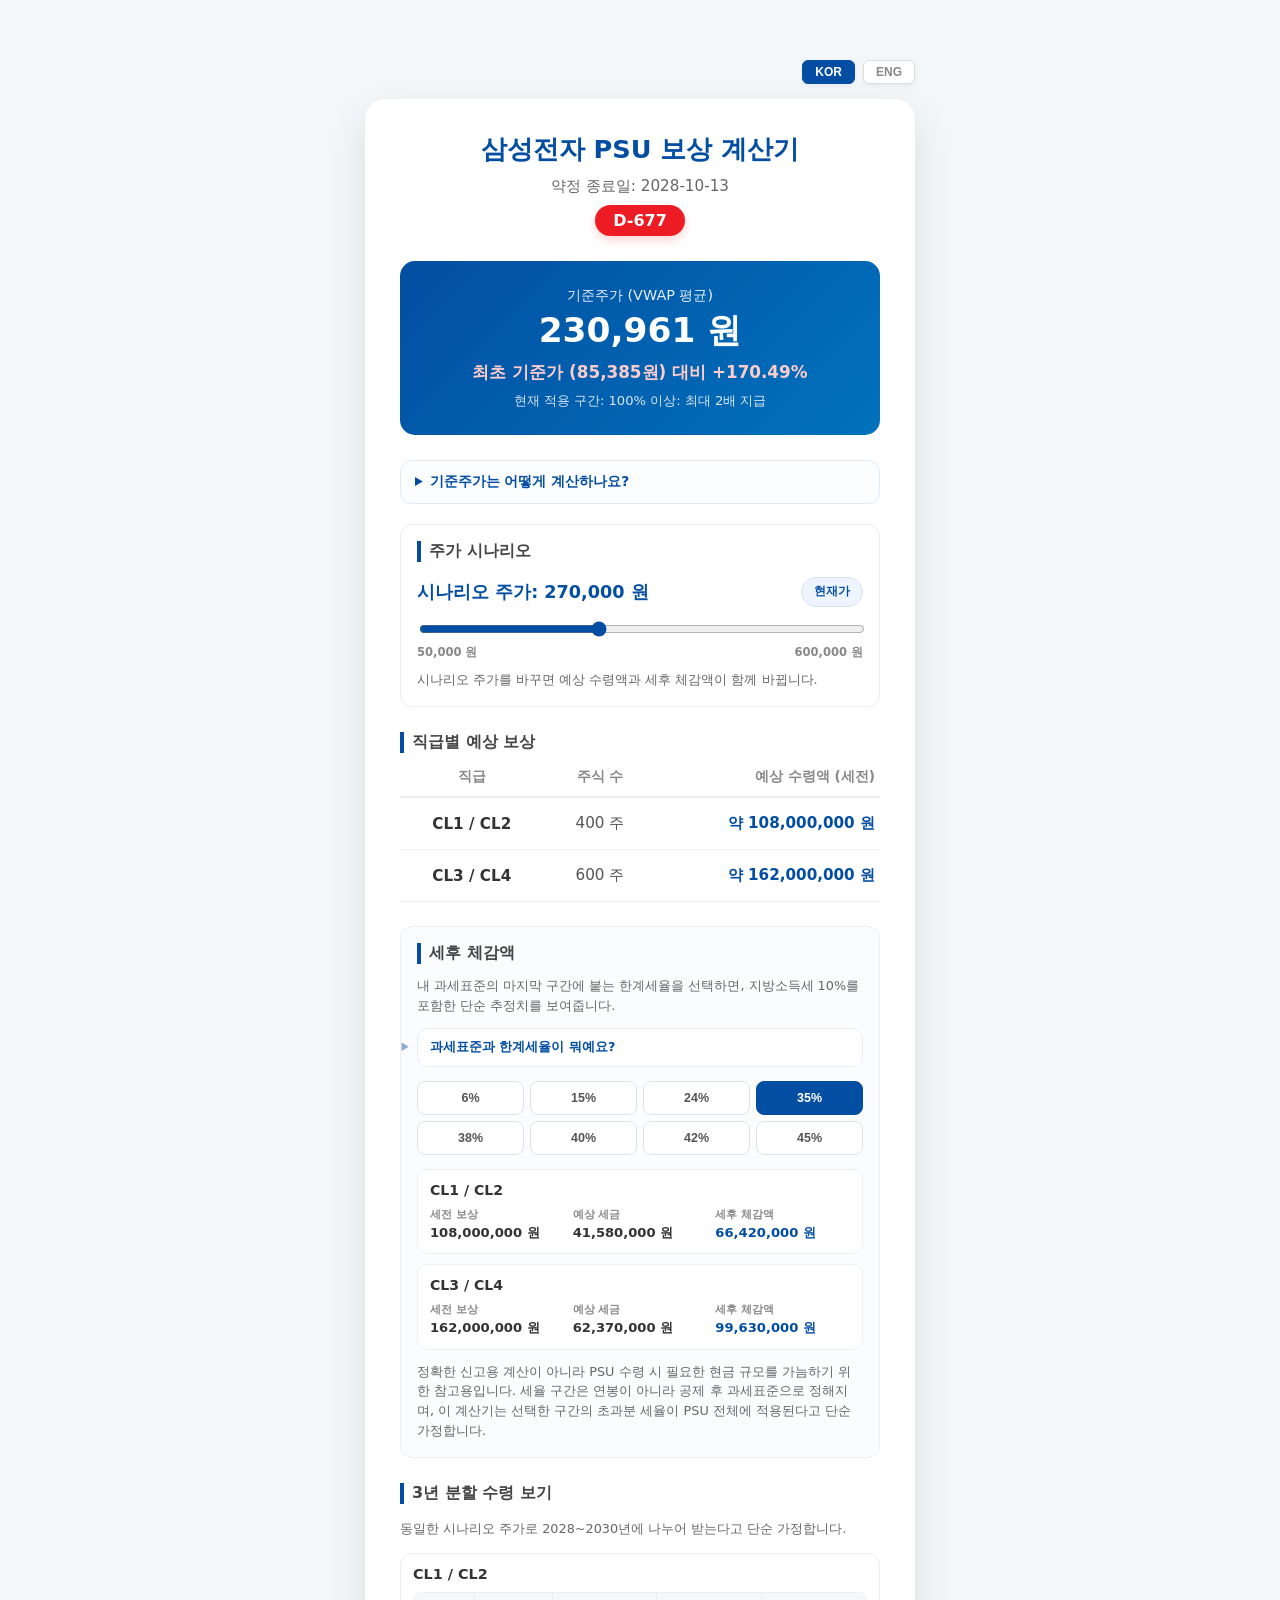
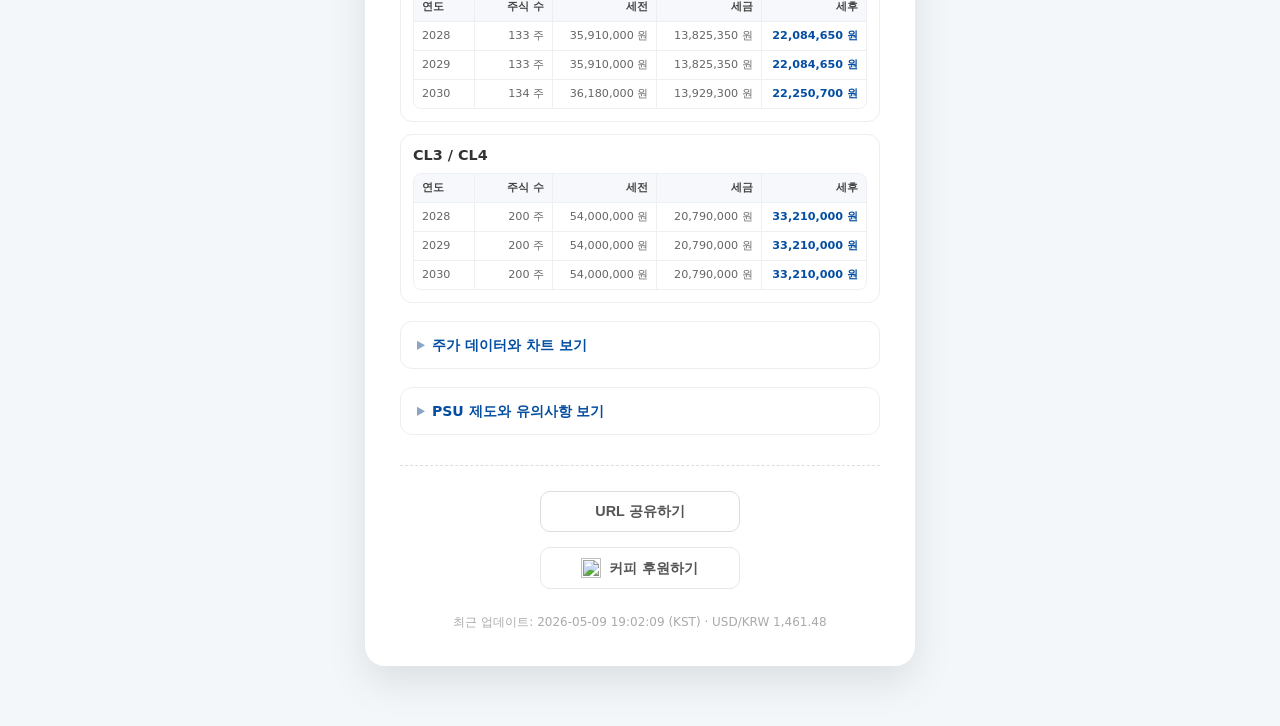
==== index.html @ 4a8109ac "Streamline calculator flow" ====
<!DOCTYPE html>
<html lang="ko">
<head>
    <meta charset="UTF-8">
    <meta name="viewport" content="width=device-width, initial-scale=1.0">
    <title>삼성전자 PSU 보상 계산기 | Samsung PSU Calculator</title>

    <meta name="description" content="삼성전자 PSU 기준주가, 주가 상승률, 직급별 예상 보상 주식 수와 세전 수령액을 매일 오후 6시 KST 업데이트 데이터로 확인하세요.">
    <meta name="keywords" content="삼성전자, PSU, 기준주가, 보상계산기, Samsung PSU Calculator, Samsung Electronics Stock Reward, VWAP Calculator, CL1, CL2, CL3, CL4, 삼성전자 주식">

    <link rel="canonical" href="https://tj-sketch77.github.io/samsung-psu-calculator/">
    <link rel="alternate" hreflang="ko" href="https://tj-sketch77.github.io/samsung-psu-calculator/">
    <link rel="alternate" hreflang="en" href="https://tj-sketch77.github.io/samsung-psu-calculator/en/">
    <link rel="alternate" hreflang="x-default" href="https://tj-sketch77.github.io/samsung-psu-calculator/">
    <link rel="icon" href="./favicon.svg" type="image/svg+xml">

    <meta property="og:title" content="삼성전자 PSU 보상 계산기 | Samsung PSU Calculator">
    <meta property="og:description" content="삼성전자 PSU 기준주가 및 직급별 보상 수량을 확인하세요. Check your estimated Samsung PSU rewards.">
    <meta property="og:image" content="https://tj-sketch77.github.io/samsung-psu-calculator/og-image.png?v=1.2">
    <meta property="og:url" content="https://tj-sketch77.github.io/samsung-psu-calculator/">
    <meta property="og:type" content="website">
    <meta property="og:locale" content="ko_KR">
    <meta name="twitter:card" content="summary_large_image">

    <script type="application/ld+json">
    {
      "@context": "https://schema.org",
      "@type": "WebApplication",
      "name": "삼성전자 PSU 보상 계산기",
      "alternateName": ["Samsung PSU Calculator", "Samsung Electronics PSU Reward Calculator"],
      "description": "삼성전자 PSU 기준주가, 주가 상승률, 직급별 예상 보상 주식 수와 세전 수령액을 매일 오후 6시 KST 업데이트 데이터로 확인하세요.",
      "url": "https://tj-sketch77.github.io/samsung-psu-calculator/",
      "applicationCategory": "BusinessApplication",
      "operatingSystem": "Web",
      "author": {
        "@type": "Person",
        "name": "tj-sketch77"
      }
    }
    </script>

    <link rel="stylesheet" href="./styles.css">
    <script src="https://www.gstatic.com/charts/loader.js"></script>
    <script src="./app.js" defer></script>
</head>
<body class="lang-ko">
    <main class="container">
        <div class="lang-switch" aria-label="Language switch">
            <button class="btn-lang active" id="langKor" type="button">KOR</button>
            <button class="btn-lang" id="langEng" type="button">ENG</button>
        </div>

        <section class="card" aria-live="polite">
            <h1 id="title">삼성전자 PSU 보상 계산기</h1>
            <div class="target-date" id="targetDateLabel">약정 종료일: 2028년 10월 13일</div>
            <div class="d-day-badge" id="dDay">D----</div>

            <div class="loading" id="loading">최신 주가 데이터를 불러오는 중입니다.</div>

            <div id="content" hidden>
                <section class="main-price-box">
                    <div class="price-label" id="basePriceLabel">기준주가 (VWAP 평균)</div>
                    <div class="base-price-value" id="basePrice">최신 데이터 확인 중</div>
                    <div class="increase-rate" id="increaseRate">최초 기준가 (85,385원) 대비 상승률을 계산합니다.</div>
                    <div class="active-tier" id="activeTier">현재 적용 구간을 확인 중입니다.</div>
                </section>

                <details class="formula-explainer">
                    <summary id="formulaSummary">기준주가는 어떻게 계산하나요?</summary>
                    <div class="formula-body">
                        <div class="formula-line" id="formulaLine">기준주가 = (1주 VWAP + 1개월 VWAP + 2개월 VWAP) ÷ 3</div>
                        <div class="formula-grid" id="formulaGrid"></div>
                    </div>
                </details>

                <section class="scenario-section">
                    <h2 class="section-title" id="scenarioSectionTitle">주가 시나리오</h2>
                    <div class="scenario-control-row">
                        <div class="scenario-value" id="scenarioPriceValue">현재가 기준</div>
                        <button class="scenario-reset" id="scenarioReset" type="button">현재가</button>
                    </div>
                    <input class="scenario-slider" id="scenarioSlider" type="range" min="50000" max="600000" step="5000" value="0">
                    <div class="scenario-range">
                        <span id="scenarioMinLabel">50,000원</span>
                        <span id="scenarioMaxLabel">600,000원</span>
                    </div>
                    <p class="scenario-help" id="scenarioHelp">시나리오 주가를 바꾸면 예상 수령액과 세후 체감액이 함께 바뀝니다.</p>
                </section>

                <section>
                    <h2 class="section-title" id="rewardSectionTitle">직급별 예상 보상</h2>
                    <div class="positions-header">
                        <span id="headerLevel">직급</span>
                        <span id="headerShares">주식 수</span>
                        <span id="headerReward">예상 수령액 (세전)</span>
                    </div>
                    <div class="positions-list" id="positionList"></div>
                </section>

                <section class="tax-estimator">
                    <div class="tax-header">
                        <h2 class="section-title" id="taxSectionTitle">세후 체감액</h2>
                    </div>
                    <p class="tax-help" id="taxHelp">
                        내 과세표준의 마지막 구간에 붙는 한계세율을 선택하면, 지방소득세 10%를 포함한 단순 추정치를 보여줍니다.
                    </p>
                    <details class="tax-explainer">
                        <summary id="taxExplainerSummary">과세표준과 한계세율이 뭐예요?</summary>
                        <div class="tax-explainer-body" id="taxExplainerBody">
                            <p>과세표준은 총급여에서 근로소득공제, 인적공제, 보험료·카드·의료비 등 공제를 뺀 뒤 실제 세율을 적용하는 금액입니다.</p>
                            <p>한계세율은 과세표준의 마지막 구간에 붙는 세율입니다. PSU가 들어오면 보통 기존 과세표준 위에 얹히므로, 추가 보상분은 이 한계세율에 가까운 세율로 과세될 수 있습니다.</p>
                        </div>
                    </details>
                    <div class="tax-rate-options" id="taxRateOptions" aria-label="세율 구간 선택"></div>
                    <div class="tax-results" id="taxResults"></div>
                    <p class="tax-disclaimer" id="taxDisclaimer">
                        정확한 신고용 계산이 아니라 PSU 수령 시 필요한 현금 규모를 가늠하기 위한 참고용입니다.
                    </p>
                </section>

                <section class="vesting-section">
                    <h2 class="section-title" id="vestingSectionTitle">3년 분할 수령 보기</h2>
                    <p class="vesting-help" id="vestingHelp">동일한 시나리오 주가로 2028~2030년에 나누어 받는다고 단순 가정합니다.</p>
                    <div class="vesting-results" id="vestingResults"></div>
                </section>

                <details class="secondary-panel" id="dataPanel">
                    <summary id="dataPanelSummary">주가 데이터와 차트 보기</summary>
                    <section>
                        <h2 class="section-title" id="detailSectionTitle">주가 데이터 상세</h2>
                        <div class="details">
                            <div class="detail-item">
                                <span class="detail-label" id="labelCurrentPrice">현재 주가</span>
                                <span class="detail-value" id="currentPrice">확인 중</span>
                            </div>
                            <div class="detail-item">
                                <span class="detail-label" id="labelVwap1w">1주일 가중평균</span>
                                <span class="detail-value" id="vwap1w">확인 중</span>
                            </div>
                            <div class="detail-item">
                                <span class="detail-label" id="labelVwap1m">1개월 가중평균</span>
                                <span class="detail-value" id="vwap1m">확인 중</span>
                            </div>
                            <div class="detail-item">
                                <span class="detail-label" id="labelVwap2m">2개월 가중평균</span>
                                <span class="detail-value" id="vwap2m">확인 중</span>
                            </div>
                        </div>
                    </section>

                    <div id="chartContainer" aria-label="30-day candlestick chart"></div>
                </details>

                <details class="secondary-panel" id="guidePanel">
                    <summary id="guidePanelSummary">PSU 제도와 유의사항 보기</summary>
                    <section class="psu-info" id="psuInfoNote">
                        ※ PSU 보상은 주가 상승률 구간에 따라 고정된 주식 수가 지급됩니다. 예상 수령액은 [지급 주식 수 × 현재 주가]로 계산된 세전 금액입니다.<br>
                        ※ 데이터는 Yahoo Finance 기반으로 매일 오후 6시(KST)에 자동 업데이트됩니다. 비공식 참고용 계산기이며 실제 지급액 및 세금과 다를 수 있습니다.
                    </section>

                    <section class="psu-summary">
                        <h2 id="summaryTitle">삼성 PSU 제도 요약</h2>
                        <ul>
                            <li id="summaryPurpose">미래 장기 가치 상승에 연동된 주식 보상 (OPI와 별개)</li>
                            <li id="summaryMethod">3년 뒤 주가 상승폭에 따라 자사주 지급 (3년 분할)</li>
                            <li id="summaryBasePrice">2025년 10월 약정 기준 약 85,385원</li>
                            <li>
                                <strong id="condTitle">지급 조건 (3년 뒤 주가 상승률)</strong>
                                <div class="condition-grid" id="conditionGrid">
                                    <span>20% 미만: 미지급</span>
                                    <span>20% 이상~40% 미만: 50% 지급</span>
                                    <span>40% 이상~100% 미만: 100% 지급</span>
                                    <span>100% 이상: 최대 2배 지급</span>
                                </div>
                            </li>
                            <li id="summaryTarget">삼성전자 임직원 (CL1~CL4 직급별 차등)</li>
                        </ul>
                    </section>
                </details>

                <section class="action-section">
                    <button class="btn-share" id="btnShare" type="button">URL 공유하기</button>
                    <a href="https://buymeacoffee.com/tj999" target="_blank" rel="noopener noreferrer" class="btn-coffee">
                        <img src="https://cdn.buymeacoffee.com/buttons/bmc-new-btn-logo.svg" alt="" width="20" height="20">
                        <span id="coffeeLabel">커피 후원하기</span>
                    </a>
                </section>
            </div>

            <div class="last-update" id="lastUpdated">최근 업데이트 확인 중</div>
        </section>
    </main>
</body>
</html>
---- styles.css ----
:root {
    --primary-color: #034ea2;
    --primary-light: #0072bc;
    --accent-color: #ed1c24;
    --bg-color: #f4f7f9;
    --card-bg: #ffffff;
    --text-color: #333333;
    --muted-color: #777777;
    --border-color: #eeeeee;
    --coffee-color: #ffdd00;
}

* {
    box-sizing: border-box;
}

body {
    min-height: 100vh;
    margin: 0;
    padding: 40px 0;
    background-color: var(--bg-color);
    color: var(--text-color);
    font-family: Pretendard, -apple-system, BlinkMacSystemFont, system-ui, Roboto, sans-serif;
}

button,
a {
    -webkit-tap-highlight-color: transparent;
}

.container {
    width: min(100%, 590px);
    margin: 0 auto;
    padding: 20px;
}

.lang-switch {
    display: flex;
    justify-content: flex-end;
    gap: 8px;
    margin-bottom: 15px;
}

.btn-lang {
    min-width: 48px;
    border: 1px solid #dddddd;
    border-radius: 6px;
    padding: 4px 12px;
    background: #ffffff;
    box-shadow: 0 2px 4px rgba(0, 0, 0, 0.05);
    color: #888888;
    cursor: pointer;
    font-size: 0.75rem;
    font-weight: 700;
    transition: background-color 0.2s, border-color 0.2s, color 0.2s;
}

.btn-lang.active {
    border-color: var(--primary-color);
    background-color: var(--primary-color);
    color: #ffffff;
}

.card {
    border-radius: 20px;
    background-color: var(--card-bg);
    box-shadow: 0 15px 40px rgba(0, 0, 0, 0.1);
    padding: 35px;
    text-align: center;
}

h1,
h2 {
    margin: 0;
}

h1 {
    color: var(--primary-color);
    font-size: 1.6rem;
    line-height: 1.25;
}

.target-date {
    margin-top: 10px;
    color: #666666;
    font-size: 0.95rem;
}

.d-day-badge {
    display: inline-block;
    margin: 8px 0 25px;
    border-radius: 20px;
    padding: 6px 18px;
    background-color: var(--accent-color);
    box-shadow: 0 4px 10px rgba(237, 28, 36, 0.2);
    color: #ffffff;
    font-size: 1rem;
    font-weight: 800;
}

.loading {
    margin: 40px 0;
    color: #888888;
    font-weight: 600;
}

.main-price-box {
    margin-bottom: 25px;
    border-radius: 15px;
    padding: 25px;
    background: linear-gradient(135deg, var(--primary-color) 0%, var(--primary-light) 100%);
    color: #ffffff;
}

.price-label {
    margin-bottom: 5px;
    font-size: 0.9rem;
    opacity: 0.9;
}

.base-price-value {
    font-size: 2.15rem;
    font-weight: 800;
    line-height: 1.2;
}

.increase-rate {
    margin-top: 10px;
    font-size: 1.05rem;
    font-weight: 600;
}

.active-tier {
    margin-top: 8px;
    font-size: 0.82rem;
    opacity: 0.85;
}

.section-title {
    margin: 25px 0 15px;
    border-left: 4px solid var(--primary-color);
    padding-left: 8px;
    color: #444444;
    font-size: 1rem;
    font-weight: 700;
    text-align: left;
}

.formula-explainer,
.scenario-section,
.vesting-section {
    margin-top: 20px;
    text-align: left;
}

.formula-explainer {
    border: 1px solid #dfeaf7;
    border-radius: 12px;
    background-color: #fbfdff;
}

.formula-explainer summary {
    cursor: pointer;
    padding: 12px 14px;
    color: var(--primary-color);
    font-size: 0.86rem;
    font-weight: 800;
}

.formula-body {
    border-top: 1px solid #edf3fa;
    padding: 14px;
}

.formula-line {
    border-radius: 8px;
    padding: 10px 12px;
    background-color: #eef5ff;
    color: #244b7a;
    font-size: 0.82rem;
    font-weight: 800;
    line-height: 1.4;
}

.formula-grid {
    display: grid;
    grid-template-columns: repeat(2, 1fr);
    gap: 8px;
    margin-top: 10px;
}

.formula-item {
    display: flex;
    flex-direction: column;
    gap: 3px;
    border: 1px solid #edf0f3;
    border-radius: 8px;
    padding: 10px;
    background-color: #ffffff;
}

.formula-item span {
    color: #888888;
    font-size: 0.72rem;
    font-weight: 700;
}

.formula-item strong {
    color: #333333;
    font-size: 0.88rem;
}

.scenario-section {
    border: 1px solid var(--border-color);
    border-radius: 12px;
    padding: 16px;
    background-color: #ffffff;
}

.scenario-section .section-title {
    margin-top: 0;
}

.scenario-control-row {
    display: flex;
    align-items: center;
    justify-content: space-between;
    gap: 12px;
    margin: 4px 0 12px;
}

.scenario-value {
    color: var(--primary-color);
    font-size: 1.1rem;
    font-weight: 800;
}

.scenario-reset {
    flex: 0 0 auto;
    border: 1px solid #d7e3f4;
    border-radius: 999px;
    padding: 6px 12px;
    background-color: #eef5ff;
    color: var(--primary-color);
    cursor: pointer;
    font-size: 0.74rem;
    font-weight: 800;
}

.scenario-reset:hover {
    border-color: var(--primary-color);
    background-color: #ffffff;
}

.scenario-slider {
    width: 100%;
    accent-color: var(--primary-color);
}

.scenario-range {
    display: flex;
    justify-content: space-between;
    margin-top: 4px;
    color: #888888;
    font-size: 0.72rem;
    font-weight: 700;
}

.scenario-help,
.vesting-help {
    margin: 10px 0 0;
    color: #666666;
    font-size: 0.8rem;
    line-height: 1.55;
}

.positions-header,
.pos-item {
    display: grid;
    grid-template-columns: minmax(80px, 1fr) minmax(70px, 0.8fr) minmax(150px, 1.6fr);
    align-items: center;
    column-gap: 8px;
}

.positions-header {
    border-bottom: 2px solid var(--border-color);
    padding: 0 5px 10px;
    color: #888888;
    font-size: 0.85rem;
    font-weight: 700;
}

.positions-header span:first-child,
.positions-header span:nth-child(2) {
    text-align: center;
}

.positions-header span:last-child {
    text-align: right;
}

.positions-list {
    display: flex;
    flex-direction: column;
    text-align: left;
}

.pos-item {
    border-bottom: 1px solid #f0f0f0;
    padding: 15px 5px;
    font-size: 0.95rem;
}

.pos-name {
    color: #333333;
    font-weight: 700;
    text-align: center;
    white-space: nowrap;
}

.pos-shares {
    color: #555555;
    text-align: center;
    white-space: nowrap;
}

.pos-reward {
    color: var(--primary-color);
    font-weight: 700;
    text-align: right;
    white-space: nowrap;
}

.tax-estimator {
    margin-top: 24px;
    border: 1px solid var(--border-color);
    border-radius: 12px;
    padding: 16px;
    background-color: #fbfcfd;
    text-align: left;
}

.tax-header {
    display: flex;
    align-items: center;
    justify-content: space-between;
    gap: 12px;
}

.tax-header .section-title {
    margin: 0;
}

.tax-help,
.tax-disclaimer {
    margin: 12px 0 0;
    color: #666666;
    font-size: 0.8rem;
    line-height: 1.55;
}

.tax-explainer {
    margin-top: 12px;
    border: 1px solid #e7edf5;
    border-radius: 10px;
    background-color: #ffffff;
}

.tax-explainer summary {
    cursor: pointer;
    padding: 10px 12px;
    color: var(--primary-color);
    font-size: 0.8rem;
    font-weight: 800;
    list-style-position: outside;
}

.tax-explainer summary::marker {
    color: #8da9cf;
}

.tax-explainer-body {
    border-top: 1px solid #eef2f6;
    padding: 0 12px 10px;
}

.tax-explainer-body p {
    margin: 10px 0 0;
    color: #666666;
    font-size: 0.76rem;
    line-height: 1.55;
}

.tax-bracket-title {
    margin-top: 12px;
    color: #444444;
    font-size: 0.76rem;
    font-weight: 800;
}

.tax-bracket-table {
    display: grid;
    grid-template-columns: minmax(0, 1fr) 52px;
    gap: 0;
    overflow: hidden;
    margin-top: 7px;
    border: 1px solid #edf0f3;
    border-radius: 8px;
    background-color: #ffffff;
}

.tax-bracket-table strong,
.tax-bracket-table span {
    padding: 7px 9px;
    border-bottom: 1px solid #edf0f3;
    color: #666666;
    font-size: 0.72rem;
    line-height: 1.25;
}

.tax-bracket-table strong {
    background-color: #f6f8fb;
    color: #444444;
}

.tax-bracket-table strong:nth-child(2),
.tax-bracket-table span:nth-child(2n) {
    border-left: 1px solid #edf0f3;
    text-align: right;
}

.tax-bracket-table span:nth-last-child(-n + 2) {
    border-bottom: 0;
}

.tax-rate-options {
    display: grid;
    grid-template-columns: repeat(4, 1fr);
    gap: 6px;
    margin-top: 14px;
}

.tax-rate-btn {
    min-height: 34px;
    border: 1px solid #dfe3e8;
    border-radius: 8px;
    background-color: #ffffff;
    color: #555555;
    cursor: pointer;
    font-size: 0.78rem;
    font-weight: 800;
}

.tax-rate-btn.active {
    border-color: var(--primary-color);
    background-color: var(--primary-color);
    color: #ffffff;
}

.tax-results {
    display: flex;
    flex-direction: column;
    gap: 10px;
    margin-top: 14px;
}

.tax-result-card {
    border: 1px solid #edf0f3;
    border-radius: 10px;
    padding: 12px;
    background-color: #ffffff;
}

.tax-result-heading {
    color: #333333;
    font-size: 0.88rem;
    font-weight: 800;
}

.tax-result-grid {
    display: grid;
    grid-template-columns: repeat(3, 1fr);
    gap: 8px;
    margin-top: 10px;
}

.tax-result-item {
    display: flex;
    flex-direction: column;
    gap: 3px;
}

.tax-result-label {
    color: #888888;
    font-size: 0.68rem;
    font-weight: 700;
}

.tax-result-item strong {
    color: #333333;
    font-size: 0.82rem;
    line-height: 1.25;
    word-break: keep-all;
}

.tax-result-item:last-child strong {
    color: var(--primary-color);
}

.vesting-results {
    display: flex;
    flex-direction: column;
    gap: 12px;
    margin-top: 14px;
}

.vesting-card {
    border: 1px solid var(--border-color);
    border-radius: 12px;
    padding: 12px;
    background-color: #ffffff;
}

.vesting-title {
    color: #333333;
    font-size: 0.9rem;
    font-weight: 800;
}

.vesting-table {
    display: grid;
    grid-template-columns: 0.7fr 0.9fr 1.2fr 1.2fr 1.2fr;
    overflow: hidden;
    margin-top: 10px;
    border: 1px solid #edf0f3;
    border-radius: 8px;
}

.vesting-table strong,
.vesting-table span {
    padding: 7px 8px;
    border-right: 1px solid #edf0f3;
    border-bottom: 1px solid #edf0f3;
    color: #666666;
    font-size: 0.7rem;
    line-height: 1.25;
    text-align: right;
}

.vesting-table strong {
    background-color: #f6f8fb;
    color: #444444;
    font-weight: 800;
}

.vesting-table strong:nth-child(5n + 1),
.vesting-table span:nth-child(5n + 1) {
    text-align: left;
}

.vesting-table strong:nth-child(5n),
.vesting-table span:nth-child(5n) {
    border-right: 0;
}

.vesting-table span:nth-last-child(-n + 5) {
    border-bottom: 0;
}

.vesting-table span:nth-child(5n) {
    color: var(--primary-color);
    font-weight: 800;
}

.details {
    display: flex;
    flex-direction: column;
    gap: 12px;
    margin-bottom: 20px;
    text-align: left;
}

.secondary-panel {
    margin-top: 18px;
    overflow: hidden;
    border: 1px solid var(--border-color);
    border-radius: 12px;
    background-color: #ffffff;
    text-align: left;
}

.secondary-panel summary {
    cursor: pointer;
    padding: 14px 16px;
    color: var(--primary-color);
    font-size: 0.88rem;
    font-weight: 800;
    line-height: 1.3;
}

.secondary-panel summary::marker {
    color: #8aa5c7;
}

.secondary-panel .section-title {
    margin-top: 4px;
    margin-bottom: 14px;
    font-size: 0.95rem;
    text-align: left;
}

.secondary-panel > section {
    margin: 0 16px 16px;
}

.secondary-panel .details {
    margin-bottom: 0;
}

.detail-item {
    display: flex;
    justify-content: space-between;
    gap: 16px;
    border-bottom: 1px solid #f0f0f0;
    padding-bottom: 8px;
    font-size: 0.9rem;
}

.detail-label {
    flex: 0 0 auto;
    color: var(--muted-color);
    white-space: nowrap;
}

.detail-value {
    color: #444444;
    font-weight: 600;
    text-align: right;
}

#chartContainer {
    height: 300px;
    margin: 0 16px 16px;
    width: calc(100% - 32px);
    overflow: hidden;
    border: 1px solid var(--border-color);
    border-radius: 10px;
    background-color: #ffffff;
}

.psu-info {
    margin-top: 25px;
    border-radius: 10px;
    padding: 15px;
    background-color: #f8f9fa;
    color: #666666;
    font-size: 0.85rem;
    line-height: 1.6;
    text-align: left;
}

.secondary-panel .psu-info {
    margin: 0 16px 14px;
}

.psu-summary {
    margin-top: 20px;
    border: 1px solid var(--border-color);
    border-radius: 10px;
    padding: 15px;
    background-color: #ffffff;
    color: var(--muted-color);
    font-size: 0.75rem;
    text-align: left;
}

.secondary-panel .psu-summary {
    margin: 0 16px 16px;
}

.psu-summary h2 {
    display: flex;
    align-items: center;
    gap: 5px;
    margin-bottom: 10px;
    color: var(--primary-color);
    font-size: 0.85rem;
}

.psu-summary ul {
    margin: 0;
    padding-left: 18px;
    list-style-type: disc;
}

.psu-summary li {
    margin-bottom: 5px;
}

.condition-grid {
    display: grid;
    grid-template-columns: 1fr 1fr;
    gap: 4px;
    margin-top: 5px;
    border-radius: 6px;
    padding: 8px;
    background: #f9f9f9;
    font-size: 0.7rem;
}

.action-section {
    display: flex;
    flex-direction: column;
    align-items: center;
    gap: 15px;
    margin-top: 30px;
    border-top: 1px dashed #dddddd;
    padding-top: 25px;
}

.btn-share,
.btn-coffee {
    display: inline-flex;
    align-items: center;
    justify-content: center;
    width: 80%;
    max-width: 200px;
    border-radius: 10px;
    font-weight: 700;
}

.btn-share {
    border: 1px solid #dddddd;
    padding: 10px 20px;
    background-color: #ffffff;
    color: #555555;
    cursor: pointer;
    font-size: 0.9rem;
    transition: background-color 0.2s, border-color 0.2s;
}

.btn-share:hover {
    border-color: #bbbbbb;
    background-color: #f9f9f9;
}

.btn-coffee {
    gap: 8px;
    border: 1px solid #e5e7eb;
    padding: 10px 18px;
    background-color: #ffffff;
    box-shadow: none;
    color: #555555;
    font-size: 0.9rem;
    text-decoration: none;
    transition: background-color 0.2s, border-color 0.2s, color 0.2s;
}

.btn-coffee:hover {
    border-color: #c9ced6;
    background-color: #f9fafb;
    color: #222222;
}

.last-update {
    margin-top: 25px;
    color: #aaaaaa;
    font-size: 0.75rem;
}

body.lang-en h1 {
    font-size: 1.3rem;
}

body.lang-en .price-label {
    font-size: 0.8rem;
}

body.lang-en .base-price-value {
    font-size: 1.75rem;
}

body.lang-en .positions-header,
body.lang-en .pos-item {
    font-size: 0.75rem;
}

body.lang-en .detail-label {
    font-size: 0.8rem;
}

@media (max-width: 480px) {
    body {
        padding: 24px 0;
    }

    .container {
        padding: 10px;
    }

    .card {
        border-radius: 16px;
        padding: 30px 12px;
    }

    h1 {
        font-size: 1.25rem;
    }

    .base-price-value {
        font-size: 1.55rem;
    }

    .formula-grid {
        grid-template-columns: 1fr;
    }

    .scenario-section {
        padding: 14px 12px;
    }

    .scenario-control-row {
        align-items: flex-start;
        flex-direction: column;
        gap: 8px;
    }

    .positions-header,
    .pos-item {
        grid-template-columns: minmax(64px, 1fr) minmax(58px, 0.75fr) minmax(128px, 1.8fr);
        font-size: 0.75rem;
    }

    .positions-header {
        display: none;
    }

    .positions-list {
        gap: 10px;
    }

    .pos-item {
        grid-template-columns: 1fr 1fr;
        gap: 8px;
        border: 1px solid var(--border-color);
        border-radius: 10px;
        padding: 12px;
        background-color: #fbfcfd;
    }

    .pos-name {
        grid-column: 1 / -1;
        text-align: left;
    }

    .pos-shares {
        text-align: left;
    }

    .pos-reward {
        font-size: 0.82rem;
    }

    .tax-estimator {
        padding: 14px 12px;
    }

    .tax-rate-options {
        grid-template-columns: repeat(4, 1fr);
    }

    .tax-result-grid {
        grid-template-columns: 1fr;
    }

    .tax-result-item {
        flex-direction: row;
        justify-content: space-between;
        gap: 12px;
    }

    .tax-result-item strong {
        text-align: right;
    }

    .vesting-card {
        padding: 10px;
    }

    .vesting-table {
        grid-template-columns: 0.65fr 0.8fr 1fr 1fr 1fr;
    }

    .vesting-table strong,
    .vesting-table span {
        padding: 7px 5px;
        font-size: 0.62rem;
    }

    .condition-grid {
        grid-template-columns: 1fr;
    }

    body.lang-en h1 {
        font-size: 1.1rem;
    }

    body.lang-en .base-price-value {
        font-size: 1.35rem;
    }
}
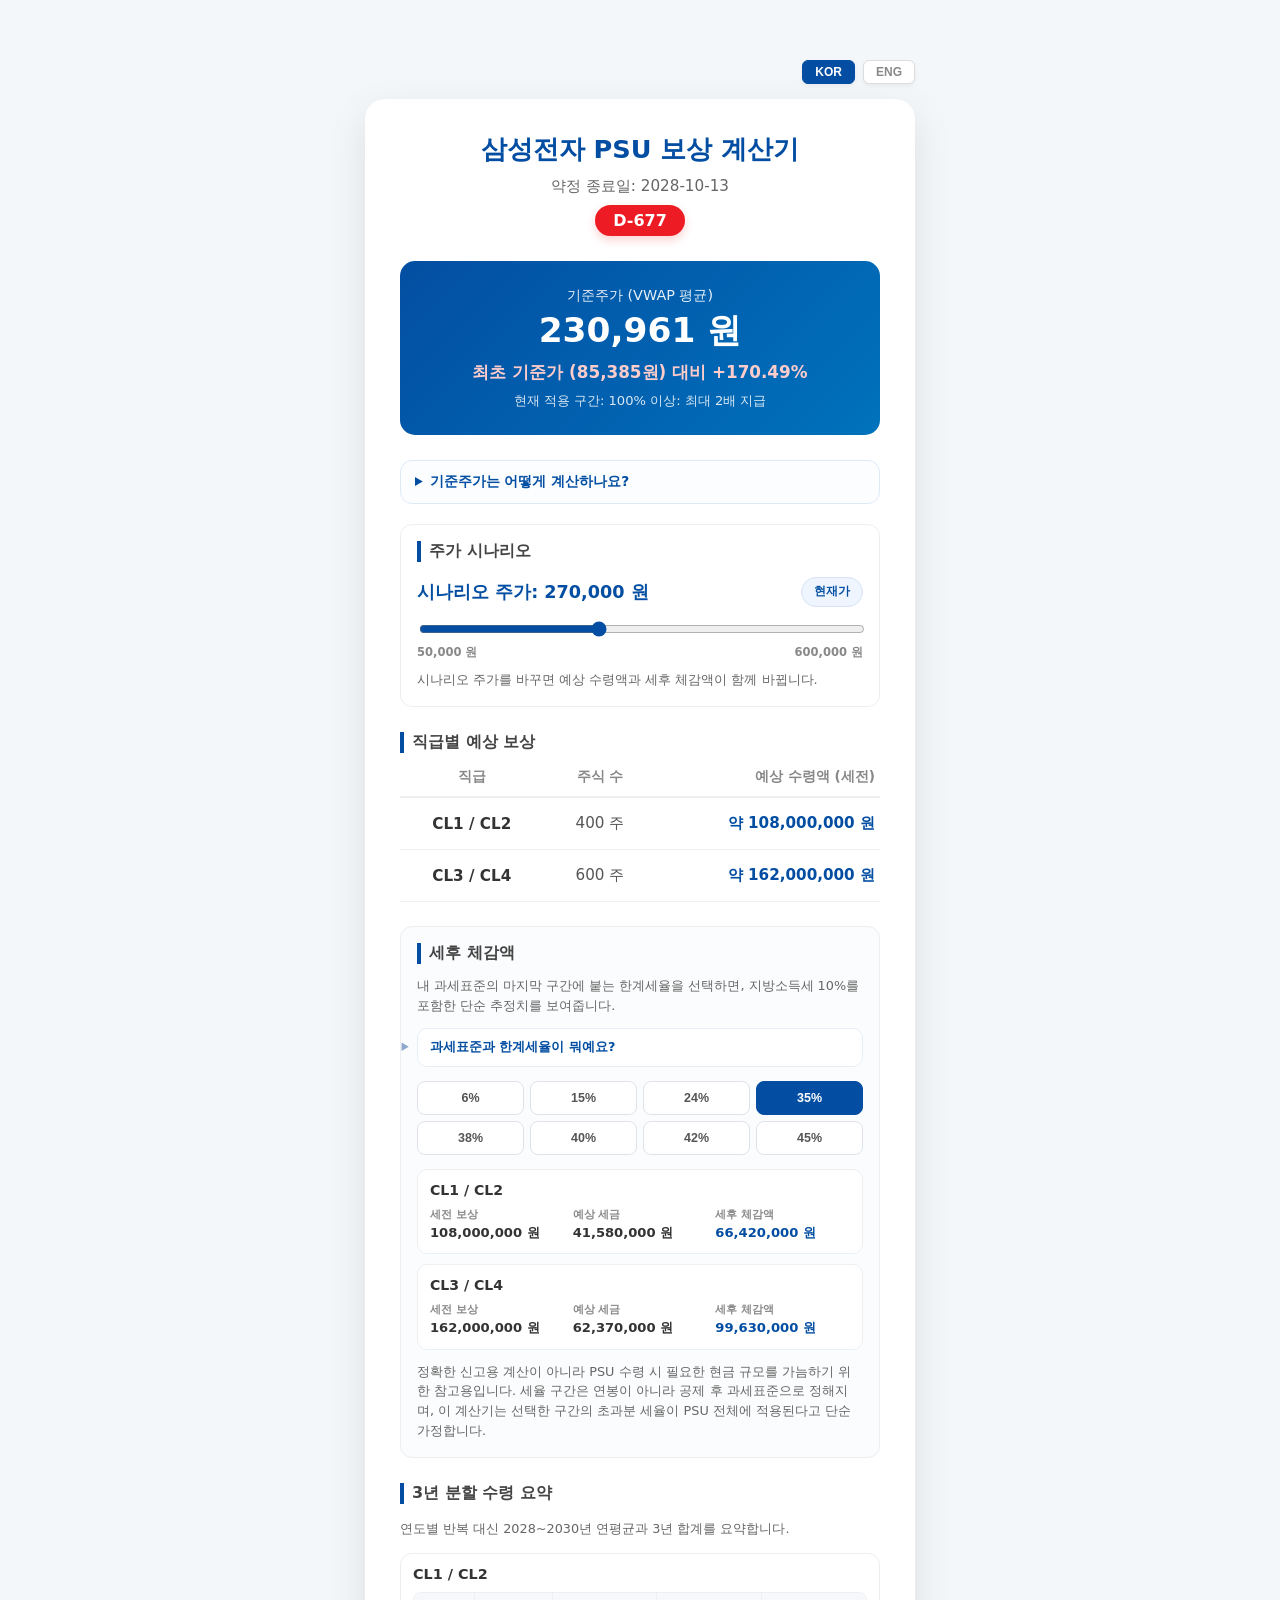
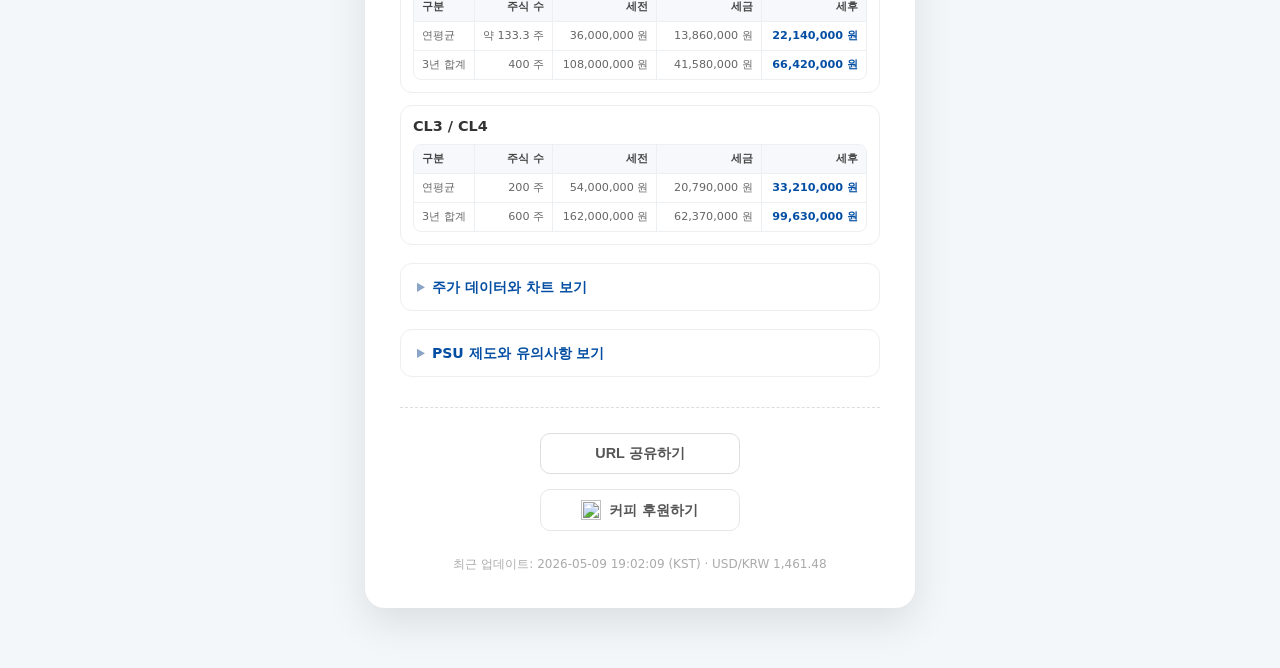
==== commit 301b2d27: "Summarize vesting estimates" ====
--- a/index.html
+++ b/index.html
@@ -119,8 +119,8 @@
                 </section>
 
                 <section class="vesting-section">
-                    <h2 class="section-title" id="vestingSectionTitle">3년 분할 수령 보기</h2>
-                    <p class="vesting-help" id="vestingHelp">동일한 시나리오 주가로 2028~2030년에 나누어 받는다고 단순 가정합니다.</p>
+                    <h2 class="section-title" id="vestingSectionTitle">3년 분할 수령 요약</h2>
+                    <p class="vesting-help" id="vestingHelp">연도별 반복 대신 2028~2030년 연평균과 3년 합계를 요약합니다.</p>
                     <div class="vesting-results" id="vestingResults"></div>
                 </section>
 
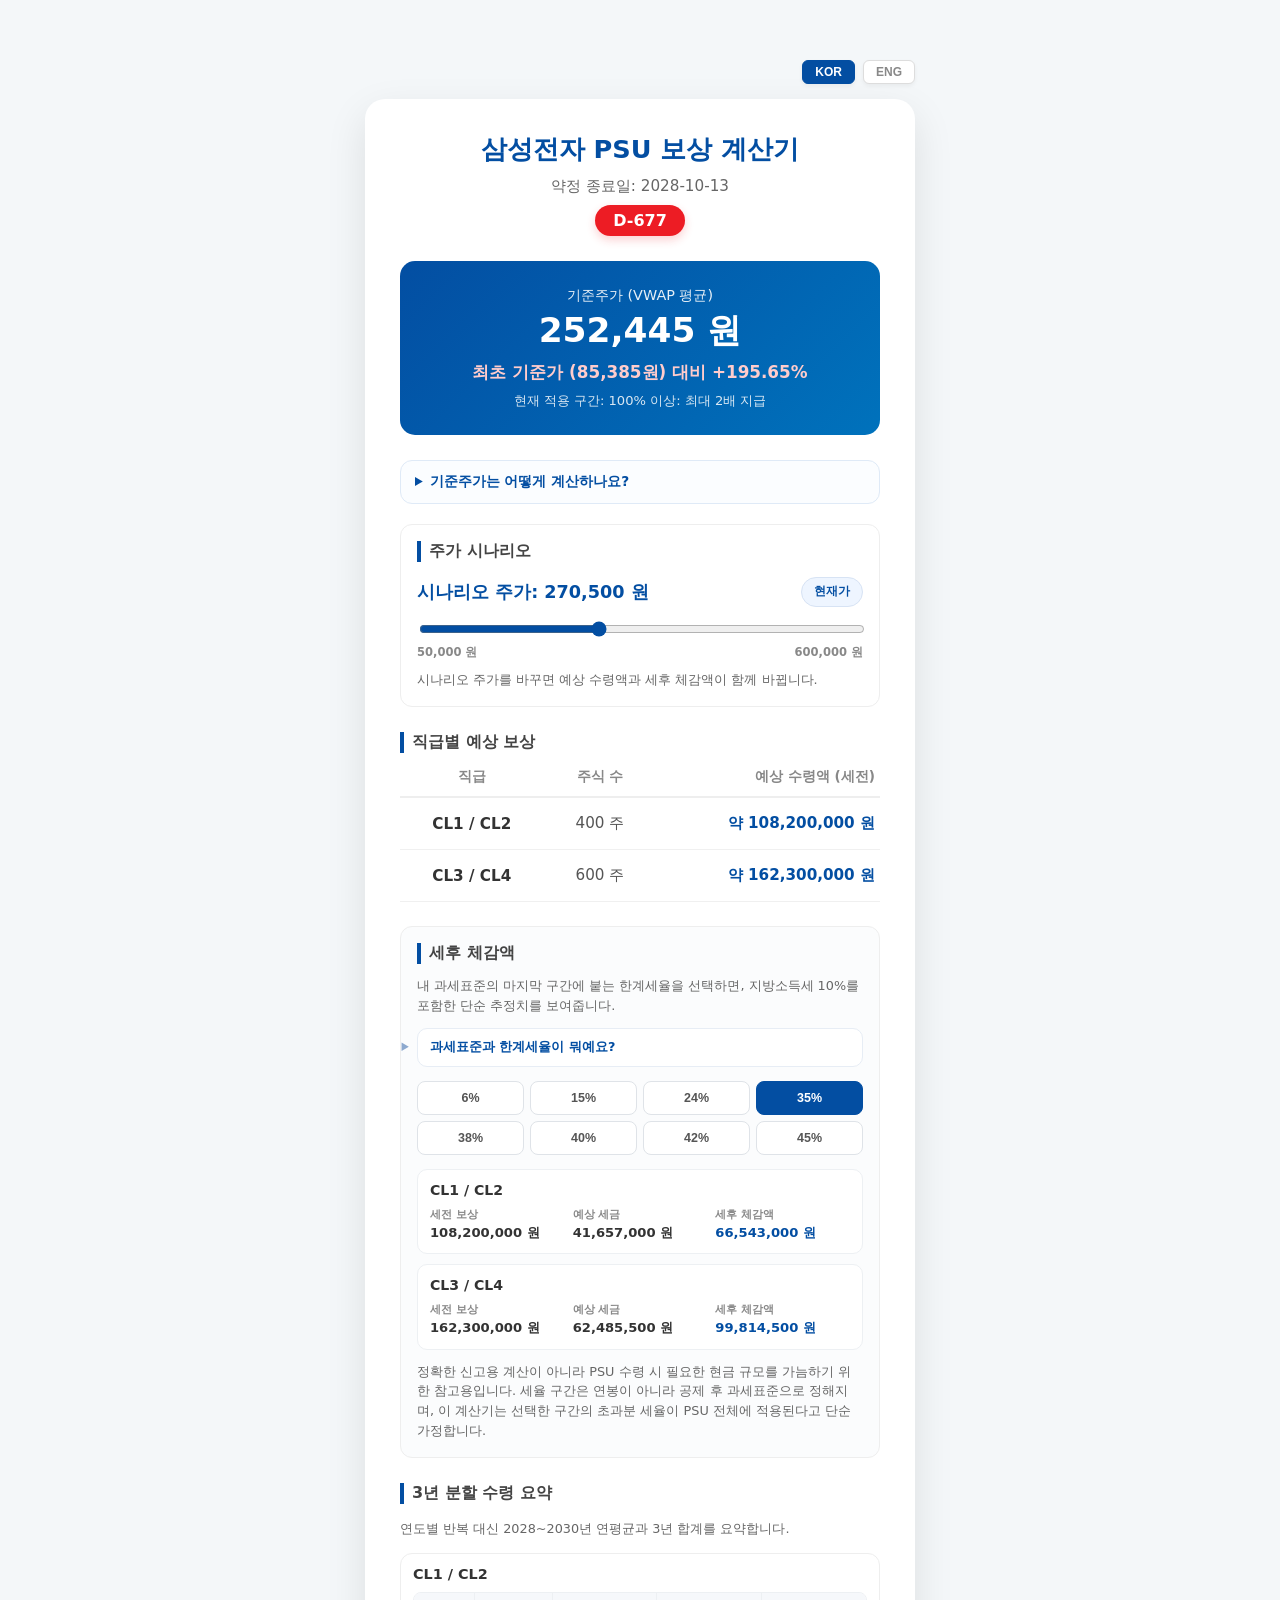
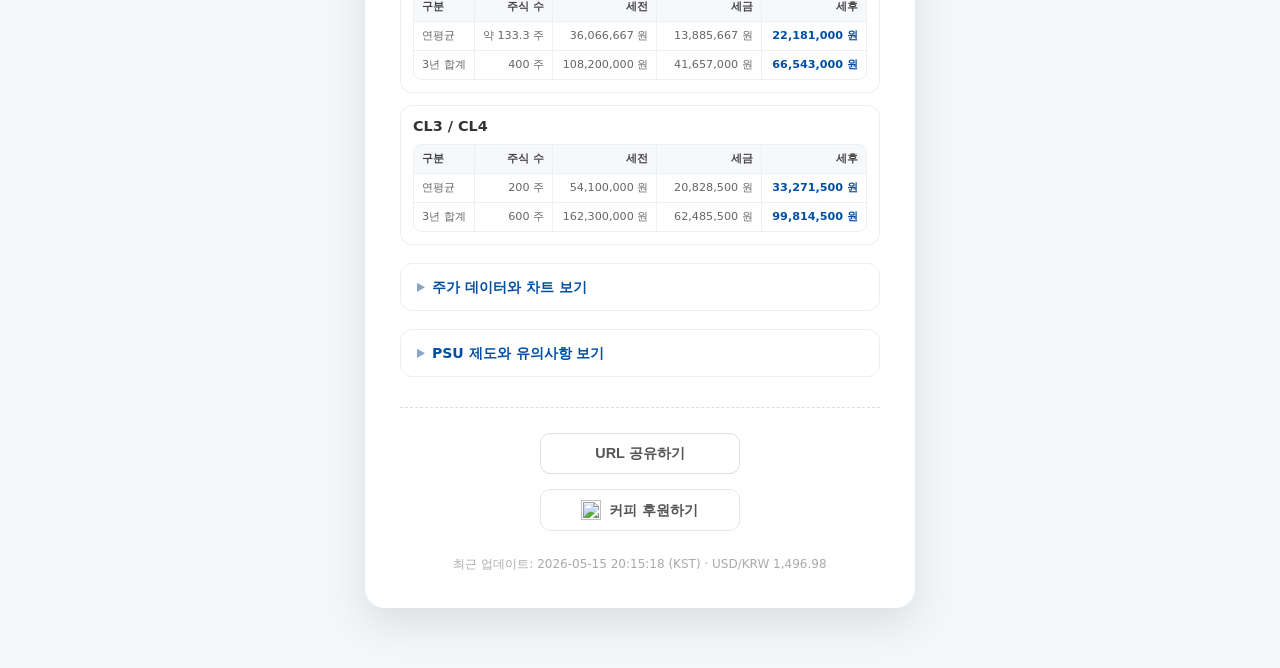
==== commit f5930b3d: "Use exact current scenario price" ====
--- a/index.html
+++ b/index.html
@@ -39,9 +39,9 @@
     }
     </script>
 
-    <link rel="stylesheet" href="./styles.css">
+    <link rel="stylesheet" href="./styles.css?v=20260516">
     <script src="https://www.gstatic.com/charts/loader.js"></script>
-    <script src="./app.js" defer></script>
+    <script src="./app.js?v=20260516" defer></script>
 </head>
 <body class="lang-ko">
     <main class="container">
@@ -79,7 +79,7 @@
                         <div class="scenario-value" id="scenarioPriceValue">현재가 기준</div>
                         <button class="scenario-reset" id="scenarioReset" type="button">현재가</button>
                     </div>
-                    <input class="scenario-slider" id="scenarioSlider" type="range" min="50000" max="600000" step="5000" value="0">
+                    <input class="scenario-slider" id="scenarioSlider" type="range" min="50000" max="600000" step="250" value="0">
                     <div class="scenario-range">
                         <span id="scenarioMinLabel">50,000원</span>
                         <span id="scenarioMaxLabel">600,000원</span>
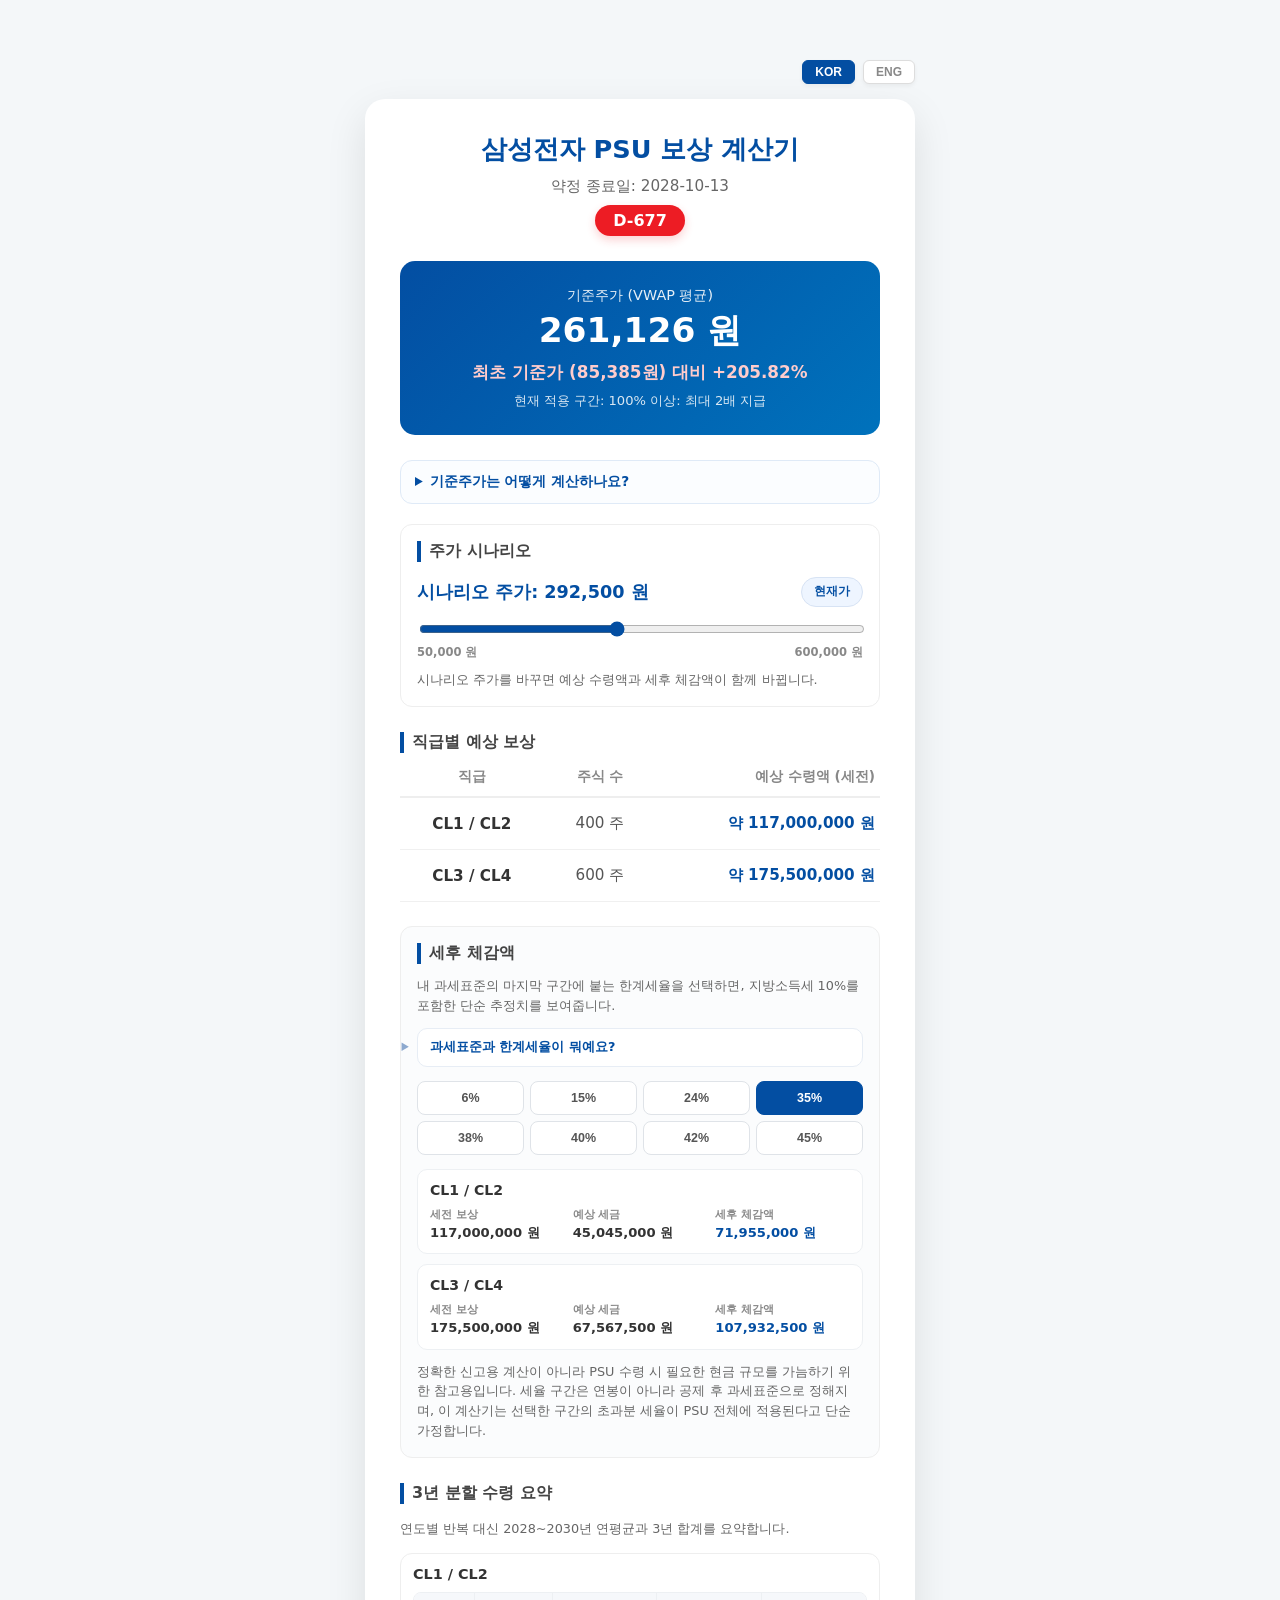
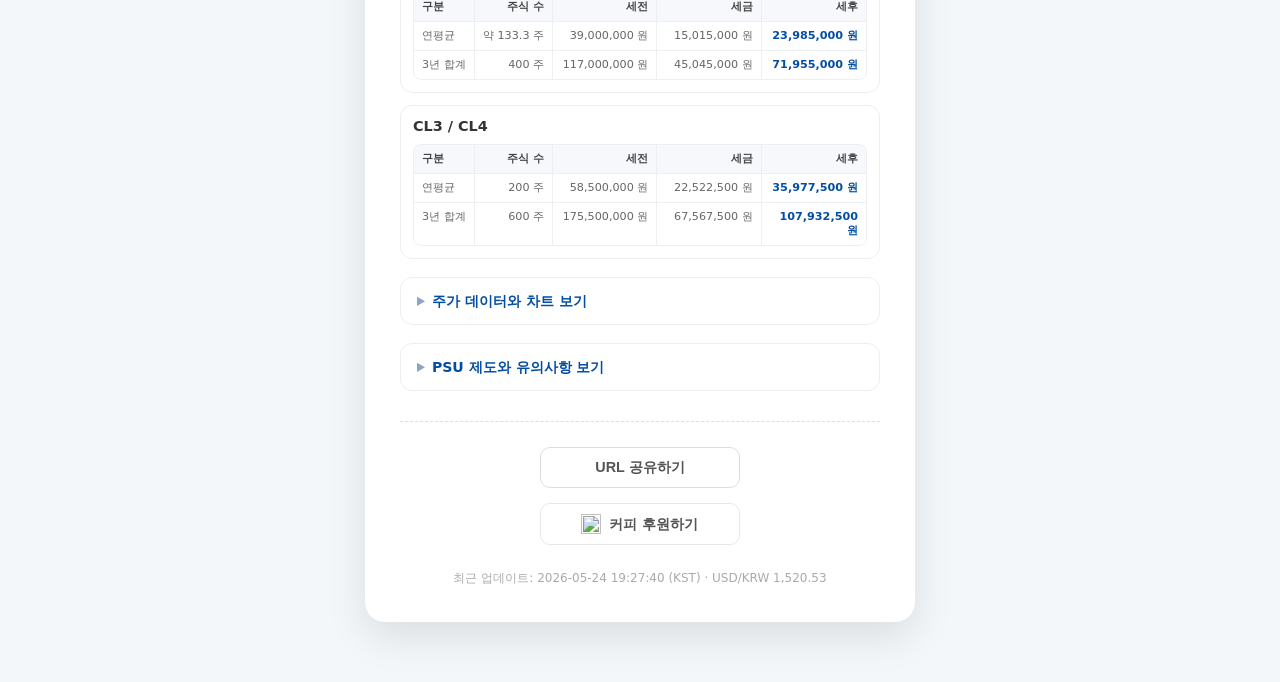
==== commit 1ca8834e: "Tune SEO wording for PSU searches" ====
--- a/index.html
+++ b/index.html
@@ -3,10 +3,10 @@
 <head>
     <meta charset="UTF-8">
     <meta name="viewport" content="width=device-width, initial-scale=1.0">
-    <title>삼성전자 PSU 보상 계산기 | Samsung PSU Calculator</title>
+    <title>삼성전자 PSU 계산기 | 기준주가·보상·세금</title>
 
-    <meta name="description" content="삼성전자 PSU 기준주가, 주가 상승률, 직급별 예상 보상 주식 수와 세전 수령액을 매일 오후 6시 KST 업데이트 데이터로 확인하세요.">
-    <meta name="keywords" content="삼성전자, PSU, 기준주가, 보상계산기, Samsung PSU Calculator, Samsung Electronics Stock Reward, VWAP Calculator, CL1, CL2, CL3, CL4, 삼성전자 주식">
+    <meta name="description" content="삼성전자·삼전 PSU 기준주가와 주가 상승률, 직급별 예상 보상 주식 수, 세전·세후 수령액을 매일 오후 6시 KST 업데이트 데이터로 계산하세요.">
+    <meta name="keywords" content="삼성전자 PSU 계산기, 삼성 PSU 계산, 삼전 PSU, 삼성전자 PSU 기준, PSU 기준주가, 보상계산기, Samsung PSU Calculator, Samsung Electronics Stock Reward, VWAP Calculator, CL1, CL2, CL3, CL4, 삼성전자 주식">
 
     <link rel="canonical" href="https://tj-sketch77.github.io/samsung-psu-calculator/">
     <link rel="alternate" hreflang="ko" href="https://tj-sketch77.github.io/samsung-psu-calculator/">
@@ -14,8 +14,8 @@
     <link rel="alternate" hreflang="x-default" href="https://tj-sketch77.github.io/samsung-psu-calculator/">
     <link rel="icon" href="./favicon.svg" type="image/svg+xml">
 
-    <meta property="og:title" content="삼성전자 PSU 보상 계산기 | Samsung PSU Calculator">
-    <meta property="og:description" content="삼성전자 PSU 기준주가 및 직급별 보상 수량을 확인하세요. Check your estimated Samsung PSU rewards.">
+    <meta property="og:title" content="삼성전자 PSU 계산기 | 기준주가·보상·세금">
+    <meta property="og:description" content="삼성전자·삼전 PSU 기준주가, 예상 보상 주식 수, 세전·세후 수령액을 확인하세요.">
     <meta property="og:image" content="https://tj-sketch77.github.io/samsung-psu-calculator/og-image.png?v=1.2">
     <meta property="og:url" content="https://tj-sketch77.github.io/samsung-psu-calculator/">
     <meta property="og:type" content="website">
@@ -26,9 +26,9 @@
     {
       "@context": "https://schema.org",
       "@type": "WebApplication",
-      "name": "삼성전자 PSU 보상 계산기",
-      "alternateName": ["Samsung PSU Calculator", "Samsung Electronics PSU Reward Calculator"],
-      "description": "삼성전자 PSU 기준주가, 주가 상승률, 직급별 예상 보상 주식 수와 세전 수령액을 매일 오후 6시 KST 업데이트 데이터로 확인하세요.",
+      "name": "삼성전자 PSU 계산기",
+      "alternateName": ["삼성 PSU 계산", "삼전 PSU 계산기", "삼성전자 PSU 기준주가 계산기", "Samsung PSU Calculator", "Samsung Electronics PSU Reward Calculator"],
+      "description": "삼성전자·삼전 PSU 기준주가, 주가 상승률, 직급별 예상 보상 주식 수와 세전·세후 수령액을 매일 오후 6시 KST 업데이트 데이터로 확인하세요.",
       "url": "https://tj-sketch77.github.io/samsung-psu-calculator/",
       "applicationCategory": "BusinessApplication",
       "operatingSystem": "Web",
@@ -154,12 +154,12 @@
                 <details class="secondary-panel" id="guidePanel">
                     <summary id="guidePanelSummary">PSU 제도와 유의사항 보기</summary>
                     <section class="psu-info" id="psuInfoNote">
-                        ※ PSU 보상은 주가 상승률 구간에 따라 고정된 주식 수가 지급됩니다. 예상 수령액은 [지급 주식 수 × 현재 주가]로 계산된 세전 금액입니다.<br>
+                        ※ 삼성전자·삼전 PSU 보상은 기준주가 대비 주가 상승률 구간에 따라 고정된 주식 수가 지급됩니다. 예상 수령액은 [지급 주식 수 × 현재 주가]로 계산된 세전 금액입니다.<br>
                         ※ 데이터는 Yahoo Finance 기반으로 매일 오후 6시(KST)에 자동 업데이트됩니다. 비공식 참고용 계산기이며 실제 지급액 및 세금과 다를 수 있습니다.
                     </section>
 
                     <section class="psu-summary">
-                        <h2 id="summaryTitle">삼성 PSU 제도 요약</h2>
+                        <h2 id="summaryTitle">삼성전자 PSU 기준과 제도 요약</h2>
                         <ul>
                             <li id="summaryPurpose">미래 장기 가치 상승에 연동된 주식 보상 (OPI와 별개)</li>
                             <li id="summaryMethod">3년 뒤 주가 상승폭에 따라 자사주 지급 (3년 분할)</li>
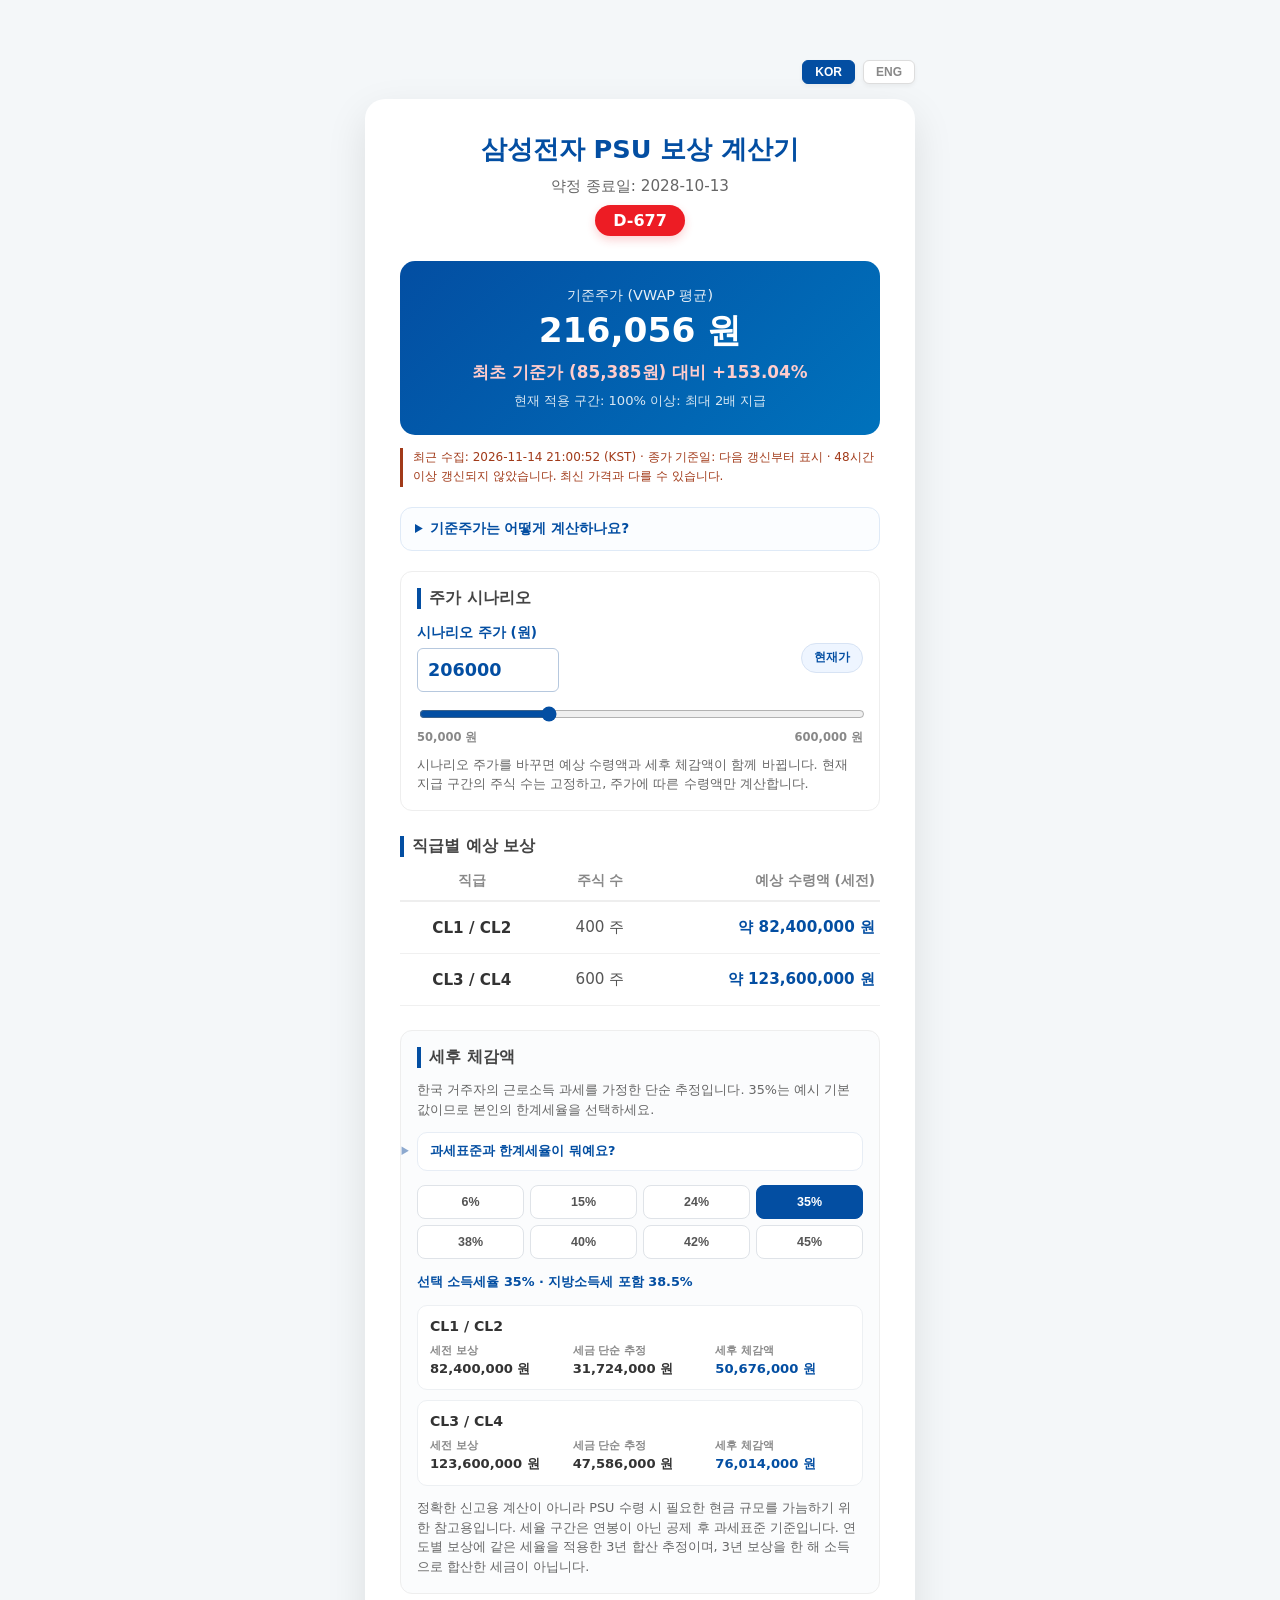
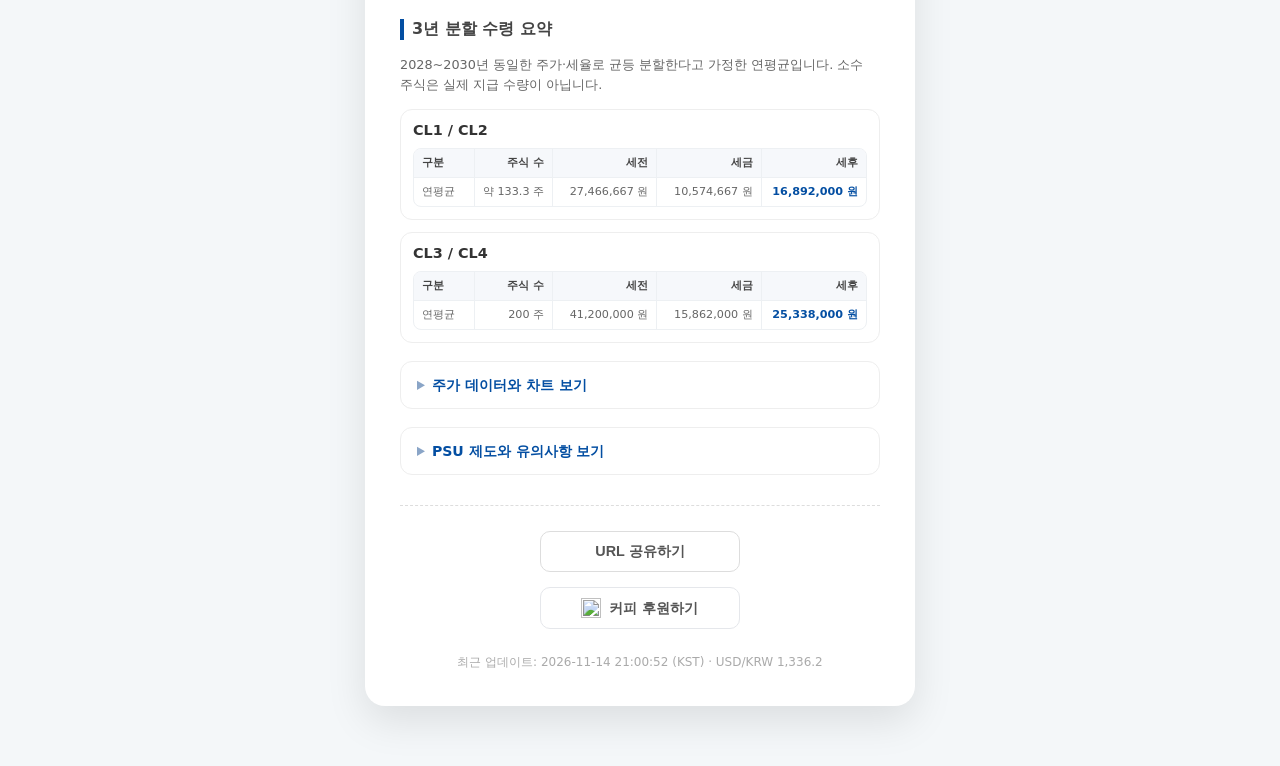
==== commit 3a0f25f1: "Improve scenario inputs and clarify tax estimates" ====
--- a/index.html
+++ b/index.html
@@ -16,11 +16,14 @@
 
     <meta property="og:title" content="삼성전자 PSU 계산기 | 기준주가·보상·세금">
     <meta property="og:description" content="삼성전자·삼전 PSU 기준주가, 예상 보상 주식 수, 세전·세후 수령액을 확인하세요.">
-    <meta property="og:image" content="https://tj-sketch77.github.io/samsung-psu-calculator/og-image.png?v=1.2">
+    <meta property="og:image" content="https://tj-sketch77.github.io/samsung-psu-calculator/og-image-simple-20260524.png">
+    <meta property="og:image:width" content="1200">
+    <meta property="og:image:height" content="630">
     <meta property="og:url" content="https://tj-sketch77.github.io/samsung-psu-calculator/">
     <meta property="og:type" content="website">
     <meta property="og:locale" content="ko_KR">
     <meta name="twitter:card" content="summary_large_image">
+    <meta name="twitter:image" content="https://tj-sketch77.github.io/samsung-psu-calculator/og-image-simple-20260524.png">
 
     <script type="application/ld+json">
     {
@@ -39,9 +42,9 @@
     }
     </script>
 
-    <link rel="stylesheet" href="./styles.css?v=20260516">
+    <link rel="stylesheet" href="./styles.css?v=20261114">
     <script src="https://www.gstatic.com/charts/loader.js"></script>
-    <script src="./app.js?v=20260516" defer></script>
+    <script src="./app.js?v=20261114" defer></script>
 </head>
 <body class="lang-ko">
     <main class="container">
@@ -65,6 +68,8 @@
                     <div class="active-tier" id="activeTier">현재 적용 구간을 확인 중입니다.</div>
                 </section>
 
+                <p class="data-status" id="dataStatus" role="status"></p>
+
                 <details class="formula-explainer">
                     <summary id="formulaSummary">기준주가는 어떻게 계산하나요?</summary>
                     <div class="formula-body">
@@ -76,7 +81,11 @@
                 <section class="scenario-section">
                     <h2 class="section-title" id="scenarioSectionTitle">주가 시나리오</h2>
                     <div class="scenario-control-row">
-                        <div class="scenario-value" id="scenarioPriceValue">현재가 기준</div>
+                        <div class="scenario-value">
+                            <label id="scenarioInputLabel" for="scenarioPriceInput">시나리오 주가 (원)</label>
+                            <input id="scenarioPriceInput" type="number" min="50000" max="600000" step="250" required inputmode="numeric">
+                            <span id="scenarioPriceValue" class="sr-only"></span>
+                        </div>
                         <button class="scenario-reset" id="scenarioReset" type="button">현재가</button>
                     </div>
                     <input class="scenario-slider" id="scenarioSlider" type="range" min="50000" max="600000" step="250" value="0">
@@ -102,16 +111,17 @@
                         <h2 class="section-title" id="taxSectionTitle">세후 체감액</h2>
                     </div>
                     <p class="tax-help" id="taxHelp">
-                        내 과세표준의 마지막 구간에 붙는 한계세율을 선택하면, 지방소득세 10%를 포함한 단순 추정치를 보여줍니다.
+                        한국 거주자의 근로소득 과세를 가정한 단순 추정입니다. 35%는 예시 기본값이므로 본인의 한계세율을 선택하세요.
                     </p>
                     <details class="tax-explainer">
                         <summary id="taxExplainerSummary">과세표준과 한계세율이 뭐예요?</summary>
                         <div class="tax-explainer-body" id="taxExplainerBody">
-                            <p>과세표준은 총급여에서 근로소득공제, 인적공제, 보험료·카드·의료비 등 공제를 뺀 뒤 실제 세율을 적용하는 금액입니다.</p>
-                            <p>한계세율은 과세표준의 마지막 구간에 붙는 세율입니다. PSU가 들어오면 보통 기존 과세표준 위에 얹히므로, 추가 보상분은 이 한계세율에 가까운 세율로 과세될 수 있습니다.</p>
+                            <p>과세표준은 총급여에서 근로소득공제와 각종 소득공제를 뺀 금액입니다. 세액공제는 세율 구간을 정하는 소득공제와 다릅니다.</p>
+                            <p>보상으로 상위 세율 구간에 진입하면 단일 세율 추정치는 세금을 적게 잡을 수 있습니다. 실제 귀속 시점과 평가액은 회사 안내를 확인하세요.</p>
                         </div>
                     </details>
                     <div class="tax-rate-options" id="taxRateOptions" aria-label="세율 구간 선택"></div>
+                    <p class="selected-tax-rate" id="selectedTaxRate"></p>
                     <div class="tax-results" id="taxResults"></div>
                     <p class="tax-disclaimer" id="taxDisclaimer">
                         정확한 신고용 계산이 아니라 PSU 수령 시 필요한 현금 규모를 가늠하기 위한 참고용입니다.
@@ -120,7 +130,7 @@
 
                 <section class="vesting-section">
                     <h2 class="section-title" id="vestingSectionTitle">3년 분할 수령 요약</h2>
-                    <p class="vesting-help" id="vestingHelp">연도별 반복 대신 2028~2030년 연평균과 3년 합계를 요약합니다.</p>
+                    <p class="vesting-help" id="vestingHelp">2028~2030년 동일한 주가·세율로 균등 분할한다고 가정한 연평균입니다. 소수 주식은 실제 지급 수량이 아닙니다.</p>
                     <div class="vesting-results" id="vestingResults"></div>
                 </section>
 
--- a/styles.css
+++ b/styles.css
@@ -230,9 +230,65 @@
 }
 
 .scenario-value {
+    min-width: 0;
     color: var(--primary-color);
     font-size: 1.1rem;
     font-weight: 800;
+}
+
+.scenario-value label {
+    display: block;
+    margin-bottom: 6px;
+    font-size: 0.85rem;
+}
+
+#scenarioPriceInput {
+    width: 100%;
+    max-width: 240px;
+    min-height: 44px;
+    border: 1px solid #b6c8de;
+    border-radius: 6px;
+    padding: 8px 10px;
+    font: inherit;
+    color: inherit;
+    background: #fff;
+}
+
+#scenarioPriceInput:focus-visible {
+    outline: 2px solid var(--primary-color);
+    outline-offset: 2px;
+}
+
+.data-status {
+    margin: -12px 0 20px;
+    color: #626b73;
+    font-size: 0.75rem;
+    line-height: 1.6;
+    overflow-wrap: anywhere;
+}
+
+.data-status.is-stale {
+    color: #a13a19;
+    border-left: 3px solid currentColor;
+    padding-left: 10px;
+    text-align: left;
+}
+
+.selected-tax-rate {
+    color: var(--primary-color);
+    font-weight: 700;
+    font-size: 0.8rem;
+    line-height: 1.5;
+}
+
+.sr-only {
+    position: absolute;
+    width: 1px;
+    height: 1px;
+    padding: 0;
+    overflow: hidden;
+    clip-path: inset(50%);
+    white-space: nowrap;
 }
 
 .scenario-reset {
